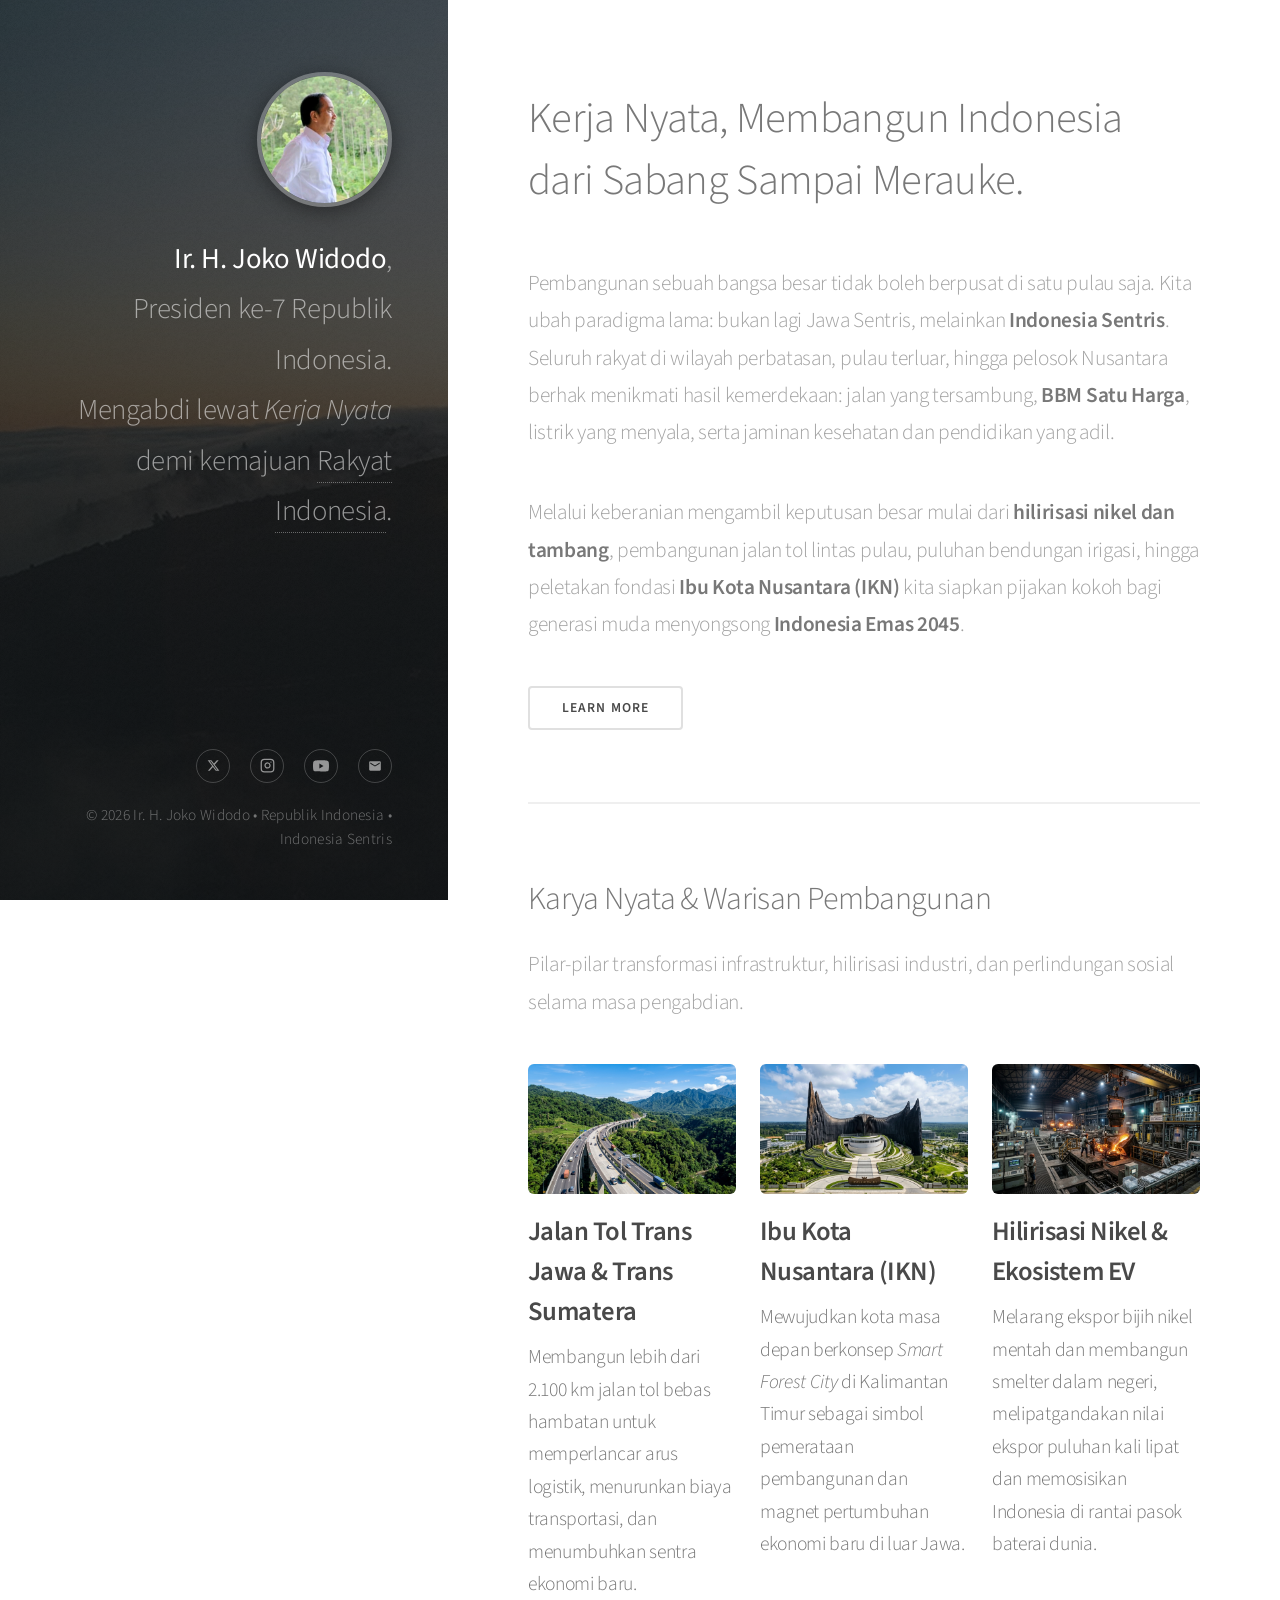
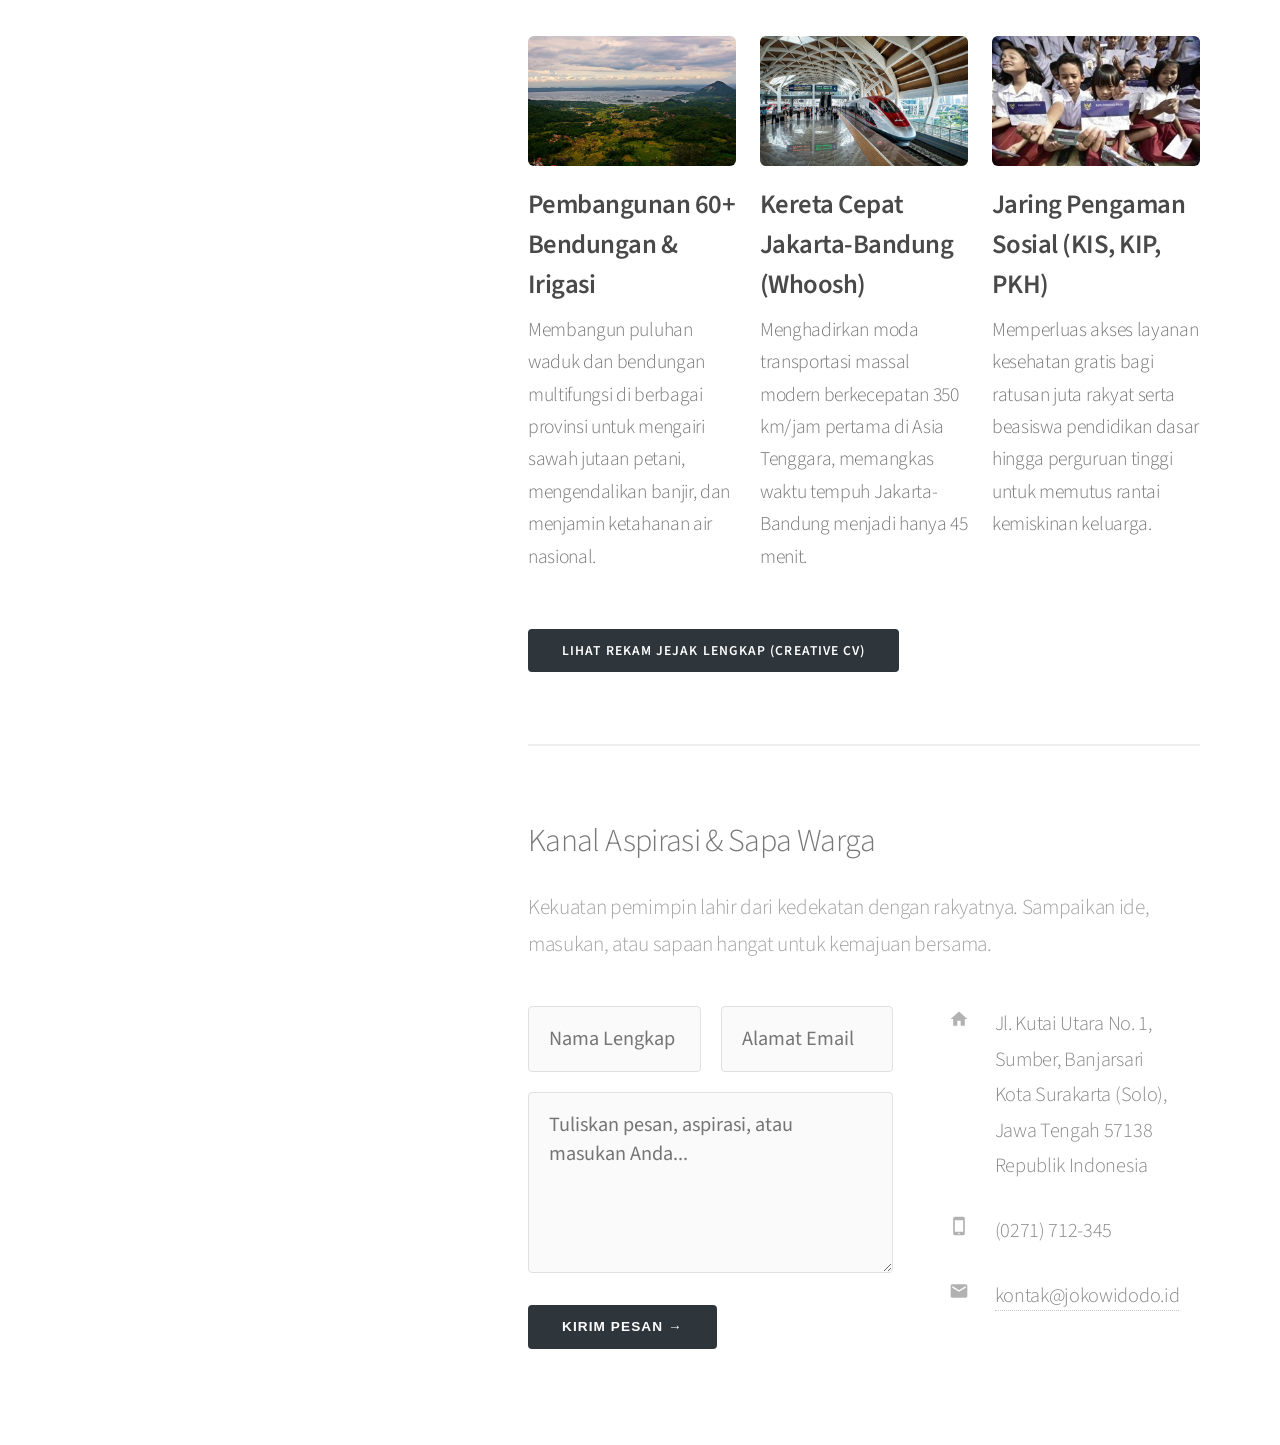
==== index.html @ 8e99b743 "feat: Initial release of Modul 1 Pemweb 2026 reference project" ====
<!DOCTYPE html>
<html lang="id">

<head>
  <meta charset="utf-8">
  <meta name="viewport" content="width=device-width, initial-scale=1.0">
  <title>Ir. H. Joko Widodo — Presiden Republik Indonesia ke-7</title>

  <!-- Fonts -->
  <link rel="preconnect" href="https://fonts.googleapis.com">
  <link rel="preconnect" href="https://fonts.gstatic.com" crossorigin>
  <link
    href="https://fonts.googleapis.com/css2?family=Source+Sans+3:ital,wght@0,300;0,400;0,600;1,300;1,400&family=Source+Serif+4:ital,opsz,wght@0,8..60,300;0,8..60,400;0,8..60,600&display=swap"
    rel="stylesheet">

  <!-- Main Stylesheet -->
  <link rel="stylesheet" href="css/style.css">
</head>

<body>

  <!-- =============================================
       FIXED LEFT SIDEBAR (#header)
       ============================================= -->
  <header id="header">
    <div class="inner">
      <a href="#intro" class="avatar-link" aria-label="Foto Profil Ir. H. Joko Widodo">
        <img src="images/jokowi.jpg" alt="Ir. H. Joko Widodo" class="profile-avatar">
      </a>

      <h1 class="sidebar-lead">
        <strong>Ir. H. Joko Widodo</strong>,<br>
        Presiden ke-7 Republik Indonesia.<br>
        Mengabdi lewat <em>Kerja Nyata</em> demi kemajuan <a href="#intro">Rakyat Indonesia</a>.
      </h1>

    </div>

    <!-- Sidebar Footer & Media Sosial Resmi -->
    <footer id="footer">
      <ul class="social-icons">
        <li>
          <a href="https://x.com/jokowi" target="_blank" rel="noopener noreferrer" title="X (Twitter) Resmi @jokowi"
            aria-label="Twitter / X">
            <svg width="13" height="13" viewBox="0 0 24 24" fill="currentColor">
              <path
                d="M18.244 2.25h3.308l-7.227 8.26 8.502 11.24H16.17l-5.214-6.817L4.99 21.75H1.68l7.73-8.835L1.254 2.25H8.08l4.713 6.231zm-1.161 17.52h1.833L7.084 4.126H5.117z" />
            </svg>
          </a>
        </li>
        <li>
          <a href="https://www.instagram.com/jokowi/" target="_blank" rel="noopener noreferrer"
            title="Instagram Resmi @jokowi" aria-label="Instagram">
            <svg width="15" height="15" viewBox="0 0 24 24" fill="none" stroke="currentColor" stroke-width="2"
              stroke-linecap="round" stroke-linejoin="round">
              <rect x="2" y="2" width="20" height="20" rx="5" ry="5"></rect>
              <path d="M16 11.37A4 4 0 1 1 12.63 8 4 4 0 0 1 16 11.37z"></path>
              <line x1="17.5" y1="6.5" x2="17.51" y2="6.5"></line>
            </svg>
          </a>
        </li>
        <li>
          <a href="https://www.youtube.com/@Jokowi" target="_blank" rel="noopener noreferrer"
            title="YouTube Resmi Presiden Joko Widodo" aria-label="YouTube">
            <svg width="16" height="16" viewBox="0 0 24 24" fill="currentColor">
              <path
                d="M23.498 6.186a3.016 3.016 0 0 0-2.122-2.136C19.505 3.545 12 3.545 12 3.545s-7.505 0-9.377.505A3.017 3.017 0 0 0 .502 6.186C0 8.07 0 12 0 12s0 3.93.502 5.814a3.016 3.016 0 0 0 2.122 2.136c1.871.505 9.376.505 9.376.505s7.505 0 9.377-.505a3.015 3.015 0 0 0 2.122-2.136C24 15.93 24 12 24 12s0-3.93-.502-5.814zM9.545 15.568V8.432L15.818 12l-6.273 3.568z" />
            </svg>
          </a>
        </li>
        <li>
          <a href="#kontak" title="Kirim Pesan / Aspirasi Warga" aria-label="Surat">
            <svg width="14" height="14" viewBox="0 0 24 24" fill="currentColor">
              <path
                d="M20 4H4c-1.1 0-1.99.9-1.99 2L2 18c0 1.1.9 2 2 2h16c1.1 0 2-.9 2-2V6c0-1.1-.9-2-2-2zm0 4l-8 5-8-5V6l8 5 8-5v2z" />
            </svg>
          </a>
        </li>
      </ul>
      <div class="copyright">
        &copy; 2026 Ir. H. Joko Widodo &bull; Republik Indonesia &bull; Indonesia Sentris
      </div>
    </footer>
  </header>

  <!-- =============================================
       SCROLLABLE RIGHT MAIN CONTENT (#main)
       ============================================= -->
  <main id="main">

    <!-- Section 1: Hero & Visi Kerja Nyata -->
    <section id="intro">
      <header>
        <h2 class="intro-title">
          Kerja Nyata, Membangun Indonesia<br>
          dari Sabang Sampai Merauke.
        </h2>
      </header>
      <p class="intro-paragraph">
        Pembangunan sebuah bangsa besar tidak boleh berpusat di satu pulau saja. Kita ubah paradigma lama:
        bukan lagi Jawa Sentris, melainkan <strong>Indonesia Sentris</strong>. Seluruh rakyat di wilayah perbatasan,
        pulau terluar, hingga pelosok Nusantara berhak menikmati hasil kemerdekaan: jalan yang tersambung,
        <strong>BBM Satu Harga</strong>, listrik yang menyala, serta jaminan kesehatan dan pendidikan yang adil.
      </p>
      <p>
        Melalui keberanian mengambil keputusan besar mulai dari <strong> hilirisasi nikel dan tambang</strong>,
        pembangunan jalan tol lintas pulau, puluhan bendungan irigasi, hingga peletakan fondasi
        <strong>Ibu Kota Nusantara (IKN)</strong> kita siapkan pijakan kokoh bagi generasi muda menyongsong
        <strong>Indonesia Emas 2045</strong>.
      </p>
      <div class="form-actions">
        <a href="#karya" class="button">Learn More</a>
      </div>
    </section>

    <!-- Section 2: Karya Nyata & Program Strategis (CSS Grid 2 Kolom) -->
    <section id="karya">
      <h2 class="section-title">Karya Nyata &amp; Warisan Pembangunan</h2>
      <p>Pilar-pilar transformasi infrastruktur, hilirisasi industri, dan perlindungan sosial selama masa pengabdian.
      </p>

      <div class="work-grid">

        <!-- Program 1: Tol Trans Jawa & Sumatera -->
        <article class="work-card">
          <a href="https://bpjt.pu.go.id/" target="_blank" rel="noopener noreferrer" class="work-thumb-link"
            title="Buka Portal Resmi BPJT PUPR">
            <video class="work-video" autoplay loop muted playsinline poster="images/thumbs/01.jpg">
              <source src="videos/01.mp4" type="video/mp4">
              <source src="videos/01.webm" type="video/webm">
              <img src="images/thumbs/01.jpg" alt="Jalan Tol Trans Jawa dan Trans Sumatera">
            </video>
            <div class="work-overlay">
              <span class="work-btn-view">View</span>
            </div>
          </a>
          <h3><a href="https://bpjt.pu.go.id/" target="_blank" rel="noopener noreferrer">Jalan Tol Trans Jawa &amp;
              Trans Sumatera</a></h3>
          <p>Membangun lebih dari 2.100 km jalan tol bebas hambatan untuk memperlancar arus logistik, menurunkan biaya
            transportasi, dan menumbuhkan sentra ekonomi baru.</p>
        </article>

        <!-- Program 2: IKN Nusantara -->
        <article class="work-card">
          <a href="https://ikn.go.id/" target="_blank" rel="noopener noreferrer" class="work-thumb-link"
            title="Buka Portal Resmi Otorita IKN">
            <video class="work-video" autoplay loop muted playsinline poster="images/thumbs/02.jpg">
              <source src="videos/02.mp4" type="video/mp4">
              <source src="videos/02.webm" type="video/webm">
              <img src="images/thumbs/02.jpg" alt="Pembangunan Ibu Kota Nusantara IKN">
            </video>
            <div class="work-overlay">
              <span class="work-btn-view">View</span>
            </div>
          </a>
          <h3><a href="https://ikn.go.id/" target="_blank" rel="noopener noreferrer">Ibu Kota Nusantara (IKN)</a></h3>
          <p>Mewujudkan kota masa depan berkonsep <em>Smart Forest City</em> di Kalimantan Timur sebagai simbol
            pemerataan pembangunan dan magnet pertumbuhan ekonomi baru di luar Jawa.</p>
        </article>

        <!-- Program 3: Hilirisasi Nikel & EV -->
        <article class="work-card">
          <a href="https://www.esdm.go.id/" target="_blank" rel="noopener noreferrer" class="work-thumb-link"
            title="Buka Portal Resmi Kementerian ESDM RI">
            <video class="work-video" autoplay loop muted playsinline poster="images/thumbs/03.jpg">
              <source src="videos/03.mp4" type="video/mp4">
              <source src="videos/03.webm" type="video/webm">
              <img src="images/thumbs/03.jpg" alt="Hilirisasi Nikel dan Ekosistem Kendaraan Listrik">
            </video>
            <div class="work-overlay">
              <span class="work-btn-view">View</span>
            </div>
          </a>
          <h3><a href="https://www.esdm.go.id/" target="_blank" rel="noopener noreferrer">Hilirisasi Nikel &amp;
              Ekosistem EV</a></h3>
          <p>Melarang ekspor bijih nikel mentah dan membangun smelter dalam negeri, melipatgandakan nilai ekspor puluhan
            kali lipat dan memosisikan Indonesia di rantai pasok baterai dunia.</p>
        </article>

        <!-- Program 4: 60 Bendungan & Irigasi -->
        <article class="work-card">
          <a href="https://sda.pu.go.id/" target="_blank" rel="noopener noreferrer" class="work-thumb-link"
            title="Buka Portal Ditjen SDA Kementerian PUPR">
            <video class="work-video" autoplay loop muted playsinline poster="images/thumbs/04.jpg">
              <source src="videos/04.mp4" type="video/mp4">
              <source src="videos/04.webm" type="video/webm">
              <img src="images/thumbs/04.jpg" alt="Pembangunan 60 Bendungan dan Irigasi">
            </video>
            <div class="work-overlay">
              <span class="work-btn-view">View</span>
            </div>
          </a>
          <h3><a href="https://sda.pu.go.id/" target="_blank" rel="noopener noreferrer">Pembangunan 60+ Bendungan &amp;
              Irigasi</a></h3>
          <p>Membangun puluhan waduk dan bendungan multifungsi di berbagai provinsi untuk mengairi sawah jutaan petani,
            mengendalikan banjir, dan menjamin ketahanan air nasional.</p>
        </article>

        <!-- Program 5: Kereta Cepat Whoosh -->
        <article class="work-card">
          <a href="https://kcic.co.id/" target="_blank" rel="noopener noreferrer" class="work-thumb-link"
            title="Buka Portal Resmi Kereta Cepat Whoosh">
            <video class="work-video" autoplay loop muted playsinline poster="images/thumbs/05.jpg">
              <source src="videos/05.mp4" type="video/mp4">
              <source src="videos/05.webm" type="video/webm">
              <img src="images/thumbs/05.jpg" alt="Kereta Cepat Jakarta Bandung Whoosh">
            </video>
            <div class="work-overlay">
              <span class="work-btn-view">View</span>
            </div>
          </a>
          <h3><a href="https://kcic.co.id/" target="_blank" rel="noopener noreferrer">Kereta Cepat Jakarta-Bandung
              (Whoosh)</a></h3>
          <p>Menghadirkan moda transportasi massal modern berkecepatan 350 km/jam pertama di Asia Tenggara, memangkas
            waktu tempuh Jakarta-Bandung menjadi hanya 45 menit.</p>
        </article>

        <!-- Program 6: Perlindungan Sosial -->
        <article class="work-card">
          <a href="https://kemensos.go.id/" target="_blank" rel="noopener noreferrer" class="work-thumb-link"
            title="Buka Portal Resmi Kementerian Sosial">
            <video class="work-video" autoplay loop muted playsinline poster="images/thumbs/06.jpg">
              <source src="videos/06.mp4" type="video/mp4">
              <source src="videos/06.webm" type="video/webm">
              <img src="images/thumbs/06.jpg" alt="Kartu Indonesia Sehat dan Pintar">
            </video>
            <div class="work-overlay">
              <span class="work-btn-view">View</span>
            </div>
          </a>
          <h3><a href="https://kemensos.go.id/" target="_blank" rel="noopener noreferrer">Jaring Pengaman Sosial (KIS,
              KIP, PKH)</a></h3>
          <p>Memperluas akses layanan kesehatan gratis bagi ratusan juta rakyat serta beasiswa pendidikan dasar hingga
            perguruan tinggi untuk memutus rantai kemiskinan keluarga.</p>
        </article>

      </div>

      <div class="form-actions">
        <a href="cv.html" class="button primary">Lihat Rekam Jejak Lengkap (Creative CV) </a>
      </div>
    </section>

    <!-- Section 3: Aspirasi Warga & Kontak (CSS Grid + Form) -->
    <section id="kontak">
      <h2 class="section-title">Kanal Aspirasi &amp; Sapa Warga</h2>
      <p>
        Kekuatan pemimpin lahir dari kedekatan dengan rakyatnya. Sampaikan ide, masukan,
        atau sapaan hangat untuk kemajuan bersama.
      </p>

      <div class="contact-container">

        <!-- Formulir Pesan -->
        <form class="contact-form" action="#" method="post"
          onsubmit="event.preventDefault(); alert('Hidup Jokowiii! Pesan dan aspirasi anda telah diterima.');">
          <div class="form-row-2">
            <div>
              <input type="text" name="nama" id="nama" class="form-control" placeholder="Nama Lengkap" required>
            </div>
            <div>
              <input type="email" name="email" id="email" class="form-control" placeholder="Alamat Email" required>
            </div>
          </div>
          <div>
            <textarea name="pesan" id="pesan" class="form-control"
              placeholder="Tuliskan pesan, aspirasi, atau masukan Anda..." rows="5" required></textarea>
          </div>
          <div>
            <button type="submit" class="button primary">Kirim Pesan &rarr;</button>
          </div>
        </form>

        <!-- Informasi Kediaman & Kontak (Strata Labeled Icons) -->
        <ul class="labeled-icons">
          <li>
            <span class="labeled-icon" aria-hidden="true">
              <svg width="20" height="20" viewBox="0 0 24 24" fill="currentColor">
                <path d="M10 20v-6h4v6h5v-8h3L12 3 2 12h3v8z" />
              </svg>
            </span>
            Jl. Kutai Utara No. 1, Sumber, Banjarsari<br>
            Kota Surakarta (Solo), Jawa Tengah 57138<br>
            Republik Indonesia
          </li>
          <li>
            <span class="labeled-icon" aria-hidden="true">
              <svg width="20" height="20" viewBox="0 0 24 24" fill="currentColor">
                <path
                  d="M17 1.01L7 1c-1.1 0-2 .9-2 2v18c0 1.1.9 2 2 2h10c1.1 0 2-.9 2-2V3c0-1.1-.9-1.99-2-1.99zM17 19H7V5h10v14zm-5 3c-.55 0-1-.45-1-1s.45-1 1-1 1 .45 1 1-.45 1-1 1z" />
              </svg>
            </span>
            (0271) 712-345
          </li>
          <li>
            <span class="labeled-icon" aria-hidden="true">
              <svg width="20" height="20" viewBox="0 0 24 24" fill="currentColor">
                <path
                  d="M20 4H4c-1.1 0-1.99.9-1.99 2L2 18c0 1.1.9 2 2 2h16c1.1 0 2-.9 2-2V6c0-1.1-.9-2-2-2zm0 4l-8 5-8-5V6l8 5 8-5v2z" />
              </svg>
            </span>
            <a href="mailto:kontak@jokowidodo.id">kontak@jokowidodo.id</a>
          </li>
        </ul>

      </div>
    </section>

  </main>

</body>

</html>
---- css/style.css ----
/* ==========================================================================
   MODUL 1 PEMROGRAMAN WEB 2026 — OFFICIAL REFERENCE PROJECT
   Tema: H. Prabowo Subianto (Presiden Republik Indonesia ke-8)
   Arsitektur: Native HTML5 & CSS3 (Strata-Inspired Editorial Layout)
   Teknik: Flexbox, CSS Grid, Position, Pseudo-Classes, Media Queries
   ========================================================================== */

/* --------------------------------------------------------------------------
   1. CSS RESET & GLOBAL VARIABLES
   -------------------------------------------------------------------------- */
*, *::before, *::after {
  box-sizing: border-box;
  margin: 0;
  padding: 0;
}

/* Authentic Strata Typography (Source Sans 3 / Source Sans Pro) */
@import url("https://fonts.googleapis.com/css2?family=Source+Sans+3:ital,wght@0,300;0,400;0,600;1,300;1,400&display=swap");

@font-face {
  font-family: 'Source Sans 3';
  font-style: normal;
  font-weight: 300;
  font-display: swap;
  src: url('../fonts/SourceSans3-Light.ttf') format('truetype');
}
@font-face {
  font-family: 'Source Sans 3';
  font-style: italic;
  font-weight: 300;
  font-display: swap;
  src: url('../fonts/SourceSans3-LightItalic.ttf') format('truetype');
}
@font-face {
  font-family: 'Source Sans 3';
  font-style: normal;
  font-weight: 400;
  font-display: swap;
  src: url('../fonts/SourceSans3-Regular.ttf') format('truetype');
}
@font-face {
  font-family: 'Source Sans 3';
  font-style: italic;
  font-weight: 400;
  font-display: swap;
  src: url('../fonts/SourceSans3-Italic.ttf') format('truetype');
}
@font-face {
  font-family: 'Source Sans 3';
  font-style: normal;
  font-weight: 600;
  font-display: swap;
  src: url('../fonts/SourceSans3-SemiBold.ttf') format('truetype');
}

:root {
  --font-main: 'Source Sans 3', 'Source Sans Pro', Helvetica, Arial, sans-serif;
  --font-serif: 'Source Serif 4', Georgia, 'Times New Roman', serif;
  --color-bg-sidebar: #171d22;
  --color-body-bg: #ffffff;
  --color-text-main: #a2a2a2;
  --color-text-dark: #494949;
  --color-heading: #787878;
  --color-accent: #49bf9d;
  --color-accent-hover: #38a586;
  --color-gold: #c59b27;
  --color-border: #efefef;
  --sidebar-width: 35%;
}

html {
  scroll-behavior: smooth;
}

body {
  background-color: var(--color-body-bg);
  font-family: var(--font-main);
  color: var(--color-text-main);
  font-size: 16pt;
  line-height: 1.75em;
  font-weight: 300;
  letter-spacing: -0.015em;
  -webkit-font-smoothing: antialiased;
}

a {
  color: var(--color-heading);
  text-decoration: none;
  border-bottom: 1px dotted rgba(100, 100, 100, 0.35);
  transition: color 0.2s ease-in-out, border-color 0.2s ease-in-out;
}

a:hover {
  border-bottom-color: transparent;
  color: var(--color-accent);
}

h1, h2, h3, h4, h5, h6 {
  font-family: var(--font-main);
  color: var(--color-heading);
  font-weight: 300;
  letter-spacing: -0.02em;
  line-height: 1.45em;
  margin-bottom: 1em;
}

h1 { font-size: 2em; line-height: 1.45em; }
h2 { font-size: 1.5em; line-height: 1.45em; }
h3 { font-size: 1.25em; line-height: 1.5em; }

p {
  color: #a2a2a2;
  line-height: 1.75em;
  margin-bottom: 2em;
}

strong, b {
  color: #787878;
  font-weight: 600;
}

ul {
  list-style: none;
}

img {
  max-width: 100%;
  display: block;
}

mark {
  background-color: transparent;
  color: inherit;
}

/* --------------------------------------------------------------------------
   2. BUTTONS & UI CONTROLS
   -------------------------------------------------------------------------- */
.button, .btn {
  display: inline-flex;
  align-items: center;
  justify-content: center;
  gap: 0.5rem;
  border-radius: 4px;
  border: 2px solid #e0e0e0;
  color: var(--color-text-dark);
  cursor: pointer;
  font-weight: 600;
  font-size: 0.85rem;
  letter-spacing: 0.08em;
  text-transform: uppercase;
  height: 3.2em;
  line-height: 3.2em;
  padding: 0 2rem;
  background: transparent;
  transition: all 0.2s ease-in-out;
  text-decoration: none;
}

.button:hover, .btn:hover {
  border-color: var(--color-accent) !important;
  color: var(--color-accent) !important;
  background-color: transparent;
}

.button:focus, .btn:focus {
  outline: none;
  box-shadow: 0 0 0 3px rgba(73, 191, 157, 0.4);
}

.button:active, .btn:active {
  transform: scale(0.97);
}

.button.primary, .btn-primary {
  background-color: #2e353b;
  border-color: #2e353b;
  color: #ffffff;
}

.button.primary:hover, .btn-primary:hover {
  background-color: var(--color-accent) !important;
  border-color: var(--color-accent) !important;
  color: #ffffff !important;
}

.button.primary:focus, .btn-primary:focus {
  box-shadow: 0 0 0 3px rgba(73, 191, 157, 0.5);
}

.btn-outline {
  border: 2px solid #e0e0e0;
  background-color: transparent;
  color: #555555;
}

.btn-outline:hover {
  border-color: var(--color-accent) !important;
  color: var(--color-accent) !important;
  background-color: transparent;
}

/* --------------------------------------------------------------------------
   3. FIXED LEFT SIDEBAR (#header)
   -------------------------------------------------------------------------- */
#header {
  position: fixed;
  top: 0;
  left: 0;
  width: var(--sidebar-width);
  height: 100vh;
  background-color: var(--color-bg-sidebar);
  background-image: url('../images/overlay.png'), url('../images/bg.jpg');
  background-repeat: repeat, no-repeat;
  background-size: auto, cover;
  background-position: top left, center;
  background-attachment: fixed, fixed;
  display: flex;
  flex-direction: column;
  justify-content: space-between;
  align-items: flex-end;
  padding: 4.5rem 3.5rem 3rem 3.5rem;
  color: rgba(255, 255, 255, 0.75);
  z-index: 10;
  text-align: right;
}

#header::before {
  content: "";
  position: absolute;
  top: 0;
  left: 0;
  width: 100%;
  height: 100%;
  background: linear-gradient(rgba(18, 24, 27, 0.45), rgba(12, 17, 20, 0.75));
  z-index: 1;
}

#header .inner,
#header #footer {
  position: relative;
  z-index: 2;
  width: 100%;
  display: flex;
  flex-direction: column;
  align-items: flex-end;
}

.avatar-link {
  display: inline-block;
  margin-bottom: 1.75rem;
  border: none;
}

.profile-avatar {
  width: 135px;
  height: 135px;
  border-radius: 50%;
  object-fit: cover;
  border: 4px solid rgba(255, 255, 255, 0.28);
  box-shadow: 0 4px 20px rgba(0, 0, 0, 0.4);
  transition: transform 0.3s ease, border-color 0.3s ease;
}

.avatar-link:hover .profile-avatar {
  transform: scale(1.04);
  border-color: var(--color-accent);
}

.sidebar-lead {
  font-size: 1.35em;
  line-height: 1.75em;
  font-weight: 300;
  color: rgba(255, 255, 255, 0.55);
  letter-spacing: -0.015em;
  max-width: 380px;
  text-wrap: balance;
  margin-bottom: 1.5rem;
}

.sidebar-lead strong {
  color: #ffffff;
  font-weight: 400;
}

.sidebar-lead a {
  color: inherit;
  border-bottom: 1px dotted rgba(255, 255, 255, 0.35);
}

.sidebar-lead a:hover {
  color: var(--color-accent);
  border-bottom-color: transparent;
}

/* Sidebar Navigation Tabs - Diselaraskan Simetris */
.sidebar-nav {
  display: flex;
  flex-direction: column;
  gap: 0.65rem;
  align-items: flex-end;
  margin-bottom: 2rem;
  width: 100%;
}

.sidebar-nav a {
  display: inline-flex;
  align-items: center;
  justify-content: center;
  width: 180px; /* Lebar diselaraskan persis sama */
  text-align: center;
  font-size: 0.82rem;
  letter-spacing: 0.1em;
  text-transform: uppercase;
  font-weight: 600;
  padding: 0.55rem 1rem;
  border-radius: 4px; /* Selaras dengan border-radius tombol di konten */
  border: 1px solid rgba(255, 255, 255, 0.22);
  color: rgba(255, 255, 255, 0.82);
  background: rgba(255, 255, 255, 0.06);
  transition: all 0.2s ease-in-out;
}

.sidebar-nav a:hover {
  border-color: var(--color-accent);
  color: #ffffff;
  background: rgba(73, 191, 157, 0.15);
}

.sidebar-nav a.active {
  background-color: rgba(255, 255, 255, 0.2);
  border-color: rgba(255, 255, 255, 0.6);
  color: #ffffff;
}

/* Sidebar Footer & Socials */
#header #footer {
  gap: 1.25rem;
}

.social-icons {
  display: flex;
  align-items: center;
  gap: 1.25rem;
}

.social-icons a {
  color: rgba(255, 255, 255, 0.55);
  font-size: 0.95rem;
  font-weight: 600;
  border: 1px solid rgba(255, 255, 255, 0.2);
  width: 34px;
  height: 34px;
  border-radius: 50%;
  display: flex;
  align-items: center;
  justify-content: center;
  transition: color 0.2s ease, border-color 0.2s ease, transform 0.2s ease;
}

.social-icons a:hover {
  color: #ffffff;
  border-color: var(--color-accent);
  background-color: rgba(73, 191, 157, 0.25);
  transform: translateY(-2px);
}

.copyright {
  font-size: 0.72em;
  color: rgba(255, 255, 255, 0.4);
  line-height: 1.6em;
  letter-spacing: 0.02em;
}

.copyright a {
  color: rgba(255, 255, 255, 0.55);
  border-bottom: none;
}

.copyright a:hover {
  color: #ffffff;
}

/* --------------------------------------------------------------------------
   4. SCROLLABLE RIGHT MAIN CONTENT (#main)
   -------------------------------------------------------------------------- */
#main {
  margin-left: var(--sidebar-width);
  min-height: 100vh;
  background: #ffffff;
  padding: 5.5rem 5rem 6rem 5rem;
  max-width: 1120px;
}

section {
  border-bottom: 2px solid var(--color-border);
  padding-bottom: 4.5rem;
  margin-bottom: 4.5rem;
}

section:last-of-type {
  border-bottom: none;
  padding-bottom: 0;
  margin-bottom: 0;
}

.section-title {
  font-size: 1.5em;
  color: var(--color-heading);
  font-weight: 300;
  margin-bottom: 1.5rem;
  line-height: 1.45em;
}

/* Intro / Hero Section */
.intro-title {
  font-size: 2em;
  line-height: 1.45em;
  font-weight: 300;
  color: var(--color-heading);
  margin-bottom: 1.25em;
  letter-spacing: -0.015em;
}

.intro-paragraph {
  font-size: 1em;
  line-height: 1.75em;
  color: var(--color-text-main);
  margin-bottom: 2em;
}

/* --------------------------------------------------------------------------
   5. WORK / INITIATIVES GRID (display: grid)
   -------------------------------------------------------------------------- */
.work-grid {
  display: grid;
  grid-template-columns: repeat(3, 1fr);
  gap: 2.25rem 1.5rem;
  margin-bottom: 3.5rem;
}

.work-card {
  display: flex;
  flex-direction: column;
}

/* Container gambar kartu proyek (position: relative) */
.work-thumb-link {
  position: relative;
  display: block;
  border-radius: 6px;
  overflow: hidden;
  margin-bottom: 1.15rem;
  background-color: #171d22;
  text-decoration: none;
  border: none;
  cursor: pointer;
}

.work-thumb-link img,
.work-thumb-link video {
  width: 100%;
  aspect-ratio: 16 / 10;
  object-fit: cover;
  display: block;
  transition: transform 0.4s ease-in-out, filter 0.3s ease;
}

/* ==========================================================================
   PSEUDO-CLASS :hover DENGAN TOMBOL "VIEW" (Sesuai Desain Strata Asli)
   Overlay gelap halus + Tombol View di tengah gambar muncul saat di-hover
   ========================================================================== */
.work-overlay {
  position: absolute;
  top: 0;
  left: 0;
  width: 100%;
  height: 100%;
  background-color: rgba(23, 29, 34, 0.45);
  display: flex;
  justify-content: center;
  align-items: center;
  opacity: 0;
  visibility: hidden;
  transition: opacity 0.3s ease, visibility 0.3s ease;
  z-index: 2;
}

/* Tombol "View" di tengah foto (persis seperti contoh) */
.work-btn-view {
  display: inline-block;
  border: 2px solid rgba(255, 255, 255, 0.9);
  border-radius: 5px;
  color: #ffffff;
  padding: 0.45rem 1.65rem;
  font-size: 0.95rem;
  font-weight: 600;
  letter-spacing: 0.05em;
  background-color: rgba(0, 0, 0, 0.35);
  transition: all 0.2s ease-in-out;
  transform: scale(0.92);
}

/* Efek saat gambar di-:hover */
.work-thumb-link:hover .work-overlay {
  opacity: 1;
  visibility: visible;
}

.work-thumb-link:hover img,
.work-thumb-link:hover video {
  transform: scale(1.06);
  filter: brightness(0.85);
}

.work-thumb-link:hover .work-btn-view {
  transform: scale(1);
}

.work-btn-view:hover {
  background-color: var(--color-accent);
  border-color: var(--color-accent);
  color: #ffffff;
}

.work-card h3 {
  font-size: 1.25em;
  font-weight: 600;
  margin-bottom: 0.35em;
  color: var(--color-text-dark);
}

.work-card h3 a {
  color: var(--color-text-dark);
  text-decoration: none;
  border-bottom: none;
  transition: color 0.2s ease;
}

.work-card h3 a:hover {
  color: var(--color-accent);
}

.work-card p {
  font-size: 0.92em;
  line-height: 1.65em;
  color: #777777;
  margin-bottom: 0;
}

/* --------------------------------------------------------------------------
   6. CONTACT & ASPIRASI FORM (CSS Grid + Flex)
   -------------------------------------------------------------------------- */
.contact-container {
  display: grid;
  grid-template-columns: 1.6fr 1.1fr;
  gap: 3.5rem;
}

.contact-form {
  display: flex;
  flex-direction: column;
  gap: 1.25rem;
}

.form-row-2 {
  display: grid;
  grid-template-columns: 1fr 1fr;
  gap: 1.25rem;
}

.form-control {
  width: 100%;
  border-radius: 4px;
  border: 1px solid #e0e0e0;
  background: #fafafa;
  padding: 0.85em 1em;
  font-family: var(--font-main);
  font-size: 0.95em;
  color: #444444;
  outline: none;
  transition: border-color 0.2s, background 0.2s;
}

.form-control:focus {
  border-color: var(--color-accent);
  background: #ffffff;
  box-shadow: 0 0 0 3px rgba(73, 191, 157, 0.25);
}

textarea.form-control {
  resize: vertical;
  min-height: 140px;
}

/* Labeled Icons Contact List (Strata Authentic) */
.labeled-icons {
  list-style: none;
  padding: 0;
  margin: 0;
  display: flex;
  flex-direction: column;
  gap: 1.85rem;
}

.labeled-icons li {
  line-height: 1.75em;
  padding-left: 2.25em;
  position: relative;
  font-size: 0.95em;
  color: #888888;
}

.labeled-icons li a {
  color: inherit;
  border-bottom: 1px dotted rgba(120, 120, 120, 0.4);
}

.labeled-icons li a:hover {
  color: var(--color-accent) !important;
  border-bottom-color: transparent;
}

.labeled-icons .labeled-icon {
  color: #b2b2b2;
  position: absolute;
  left: 0;
  top: 3px;
  width: 1.25em;
  display: inline-flex;
  align-items: center;
  justify-content: flex-start;
}

/* --------------------------------------------------------------------------
   7. CV PAGE STYLES (Header, Stats, Timeline, Skills)
   -------------------------------------------------------------------------- */
.cv-header {
  border-bottom: 2px solid var(--color-border);
  padding-bottom: 2.5rem;
  margin-bottom: 3.5rem;
}

.cv-badge {
  display: inline-block;
  font-size: 0.78rem;
  font-weight: 700;
  letter-spacing: 0.15em;
  text-transform: uppercase;
  color: #555555;
  background: #f0f0f0;
  border: 1px solid #e0e0e0;
  padding: 0.3rem 0.85rem;
  border-radius: 3px;
  margin-bottom: 1.25rem;
}

.cv-title-row h1 {
  font-size: 2.25rem;
  color: var(--color-text-dark);
  font-weight: 300;
  margin-bottom: 0.75rem;
}

.cv-role {
  font-size: 1.15rem;
  color: #666666;
  font-weight: 400;
  max-width: 680px;
  line-height: 1.65;
  margin-bottom: 1.5rem;
}

.btn-group {
  display: flex;
  gap: 0.85rem;
  flex-wrap: wrap;
  margin-top: 1.5rem;
}

/* Key Stats Strip (display: grid) */
.stats-strip {
  display: grid;
  grid-template-columns: repeat(4, 1fr);
  background: #fdfdfd;
  border: 1px solid #e8e8e8;
  border-radius: 6px;
  padding: 1.75rem 1rem;
  margin-bottom: 3.5rem;
  box-shadow: 0 2px 8px rgba(0, 0, 0, 0.02);
}

.stat-item {
  display: flex;
  flex-direction: column;
  align-items: center;
  text-align: center;
  padding: 0.25rem 1rem;
  border-right: 1px solid #eeeeee;
}

.stat-item:last-child {
  border-right: none;
}

.stat-number {
  font-size: 2.2rem;
  font-weight: 300;
  color: #404040;
  line-height: 1.15;
  display: flex;
  align-items: baseline;
  justify-content: center;
  gap: 0.35rem;
}

.stat-number .stat-unit,
.stat-number span {
  font-size: 1.05rem;
  color: #777777;
  font-weight: 400;
  letter-spacing: normal;
}

.stat-label {
  font-size: 0.72rem;
  text-transform: uppercase;
  letter-spacing: 0.07em;
  color: #888888;
  margin-top: 0.5rem;
  font-weight: 600;
  line-height: 1.4;
}

/* Experience & Education Timeline */
.timeline {
  position: relative;
  margin-top: 2rem;
  padding-left: 2rem;
}

.timeline::before {
  content: "";
  position: absolute;
  top: 8px;
  bottom: 8px;
  left: 6px;
  width: 2px;
  background-color: #e5e5e5;
}

.timeline-item {
  position: relative;
  margin-bottom: 2.75rem;
}

.timeline-item:last-child {
  margin-bottom: 0;
}

.timeline-dot {
  position: absolute;
  left: -2rem;
  top: 6px;
  width: 14px;
  height: 14px;
  border-radius: 50%;
  background-color: #ffffff;
  border: 3px solid #b5b5b5;
  box-sizing: border-box;
  z-index: 1;
}

.timeline-item.active .timeline-dot {
  background-color: #383838;
  border-color: #383838;
  box-shadow: 0 0 0 3px rgba(0, 0, 0, 0.08);
}

.timeline-meta {
  display: flex;
  justify-content: space-between;
  align-items: baseline;
  flex-wrap: wrap;
  gap: 0.5rem;
  margin-bottom: 0.35rem;
}

.timeline-period {
  font-size: 0.82rem;
  font-weight: 700;
  letter-spacing: 0.06em;
  text-transform: uppercase;
  color: #666666;
}

.timeline-location {
  font-size: 0.82rem;
  color: #999999;
  font-style: italic;
}

.timeline-role {
  font-size: 1.25rem;
  font-weight: 600;
  color: var(--color-text-dark);
  margin-bottom: 0.25rem;
}

.timeline-company {
  font-size: 0.95rem;
  color: #666666;
  font-weight: 400;
  margin-bottom: 0.75rem;
}

.timeline-desc {
  font-size: 0.95rem;
  color: #777777;
  line-height: 1.7;
  margin-bottom: 0.85rem;
}

.timeline-tags {
  display: flex;
  flex-wrap: wrap;
  gap: 0.45rem;
}

.tag {
  font-size: 0.72rem;
  font-weight: 600;
  letter-spacing: 0.04em;
  padding: 0.2rem 0.65rem;
  background-color: #f2f2f2;
  color: #555555;
  border-radius: 3px;
}

/* Skills & Methodologies Grid */
.skills-grid {
  display: grid;
  grid-template-columns: repeat(2, 1fr);
  gap: 2rem;
  margin-top: 1.5rem;
}

.skill-card {
  border: 1px solid #eeeeee;
  border-radius: 6px;
  padding: 1.75rem;
  background-color: #fafafa;
}

.skill-card h4 {
  font-size: 1.1rem;
  font-weight: 600;
  color: var(--color-text-dark);
  margin-bottom: 1.25rem;
  display: flex;
  align-items: center;
  gap: 0.5rem;
}

.progress-bar-group {
  margin-bottom: 1rem;
}

.progress-bar-group:last-child {
  margin-bottom: 0;
}

.progress-label {
  display: flex;
  justify-content: space-between;
  font-size: 0.85rem;
  color: #555555;
  margin-bottom: 0.35rem;
  font-weight: 400;
}

.progress-track {
  height: 7px;
  background-color: #e5e5e5;
  border-radius: 4px;
  overflow: hidden;
}

.progress-fill {
  height: 100%;
  background-color: #4a4a4a;
  border-radius: 4px;
  transition: background-color 0.3s ease;
}

.skill-card:hover .progress-fill {
  background-color: var(--color-accent);
}

/* Publications Grid */
.pub-grid {
  display: grid;
  grid-template-columns: repeat(2, 1fr);
  gap: 1.5rem;
  margin-top: 1.5rem;
}

.pub-card {
  padding: 1.5rem;
  border-left: 3px solid #dcdcdc;
  background: #fbfbfb;
  border-radius: 0 6px 6px 0;
  border-top: 1px solid #f0f0f0;
  border-right: 1px solid #f0f0f0;
  border-bottom: 1px solid #f0f0f0;
  transition: border-left-color 0.2s ease, transform 0.2s ease;
}

.pub-card:hover {
  border-left-color: var(--color-accent);
  transform: translateY(-2px);
}

.pub-type {
  font-size: 0.72rem;
  text-transform: uppercase;
  letter-spacing: 0.1em;
  color: #888888;
  margin-bottom: 0.3rem;
  font-weight: 600;
}

.pub-title {
  font-size: 1.05rem;
  font-weight: 600;
  color: var(--color-text-dark);
  margin-bottom: 0.4rem;
}

.pub-venue {
  font-size: 0.88rem;
  color: #666666;
  line-height: 1.55;
}

/* Bottom CTA Banner */
.cv-cta {
  background-color: #1f272e;
  color: #ffffff;
  padding: 2.5rem;
  border-radius: 6px;
  margin-top: 4rem;
  display: flex;
  justify-content: space-between;
  align-items: center;
  flex-wrap: wrap;
  gap: 1.5rem;
}

.cv-cta-text h3 {
  color: #ffffff;
  font-size: 1.35rem;
  margin-bottom: 0.4rem;
}

.cv-cta-text p {
  color: rgba(255, 255, 255, 0.75);
  margin-bottom: 0;
  font-size: 0.95rem;
}

.cv-cta .btn-primary {
  background-color: #ffffff;
  border-color: #ffffff;
  color: #1f272e;
}

.cv-cta .btn-primary:hover {
  background-color: var(--color-accent);
  border-color: var(--color-accent);
  color: #ffffff;
}

/* --------------------------------------------------------------------------
   8. RESPONSIVE ADAPTATION (Media Queries)
   -------------------------------------------------------------------------- */
@media screen and (max-width: 1200px) {
  :root {
    --sidebar-width: 38%;
  }
  #main {
    padding: 4.5rem 3.5rem;
  }
  #header {
    padding: 3.5rem 2.5rem;
  }
  .work-grid {
    grid-template-columns: repeat(2, 1fr);
  }
}

@media screen and (max-width: 980px) {
  #header {
    position: relative;
    width: 100%;
    height: auto;
    min-height: 480px;
    text-align: center;
    padding: 4.5rem 2rem 3rem 2rem;
    align-items: center;
  }

  #header .inner,
  #header #footer {
    align-items: center;
    text-align: center;
  }

  .sidebar-lead {
    max-width: 520px;
    text-align: center;
  }

  .sidebar-nav {
    align-items: center;
  }

  #header #footer {
    margin-top: 2.5rem;
  }

  #main {
    margin-left: 0;
    width: 100%;
    padding: 4rem 2rem;
  }

  .work-grid {
    grid-template-columns: 1fr;
    gap: 2.5rem;
  }

  .contact-container {
    grid-template-columns: 1fr;
    gap: 2.5rem;
  }

  .stats-strip {
    grid-template-columns: repeat(2, 1fr);
  }

  .skills-grid, .pub-grid {
    grid-template-columns: 1fr;
  }
}

@media screen and (max-width: 600px) {
  body {
    font-size: 13pt;
  }

  .form-row-2 {
    grid-template-columns: 1fr;
  }

  #main {
    padding: 3rem 1.5rem;
  }

  .stats-strip {
    grid-template-columns: 1fr;
  }
}

/* ==========================================================================
   9. PRINT STYLES (@media print) — OFFICIAL BENCHMARK REFERENCE
   Mengatur format ramah cetak saat halaman dicetak / disimpan ke PDF (Ctrl+P).
   Materi edukasi Modul 1: Menyembunyikan elemen dekoratif & mengatur format kertas A4.
   ========================================================================== */
@media print {
  /* 1. Sembunyikan elemen antarmuka layar (Sidebar, Tombol, Overlay, Formulir) */
  #header,
  .btn-group,
  .social-icons,
  .work-overlay,
  .cv-cta,
  .form-actions,
  #kontak,
  .sidebar-nav {
    display: none !important;
  }

  /* 2. Format Body & Konten Utama agar Pas di Kertas A4 */
  body {
    background: #ffffff !important;
    color: #1a1a1a !important;
    font-size: 10pt;
    line-height: 1.5;
  }

  #main {
    margin: 0 !important;
    width: 100% !important;
    max-width: 100% !important;
    padding: 0 !important;
  }

  /* 3. Header CV yang Bersih untuk Dokumen Fisik/PDF */
  .cv-header {
    border-bottom: 2px solid #222222;
    padding-bottom: 1.25rem;
    margin-bottom: 2rem;
  }

  .cv-badge {
    border: 1px solid #999999;
    color: #333333;
    background: #f5f5f5 !important;
    -webkit-print-color-adjust: exact;
    print-color-adjust: exact;
  }

  .cv-title-row h1 {
    font-size: 1.85rem;
    color: #000000;
  }

  .cv-role {
    color: #444444;
    font-size: 10.5pt;
  }

  /* 4. Key Stats Strip Ramah Cetak */
  .stats-strip {
    background: #fafafa !important;
    border: 1px solid #d0d0d0 !important;
    padding: 1rem !important;
    margin-bottom: 2rem !important;
    -webkit-print-color-adjust: exact;
    print-color-adjust: exact;
  }

  .stat-number {
    color: #111111;
  }

  .stat-label {
    color: #555555;
  }

  /* 5. Mencegah Elemen Terpotong di Antara Dua Halaman (Page Break) */
  .timeline-item,
  .pub-card,
  .work-card {
    page-break-inside: avoid;
    break-inside: avoid;
  }

  .timeline {
    border-left: 2px solid #cccccc;
  }

  .timeline-dot {
    background: #333333 !important;
    -webkit-print-color-adjust: exact;
    print-color-adjust: exact;
  }

  /* 6. Hilangkan Efek Tautan Layar */
  a {
    color: #111111 !important;
    text-decoration: none !important;
    border-bottom: none !important;
  }
}
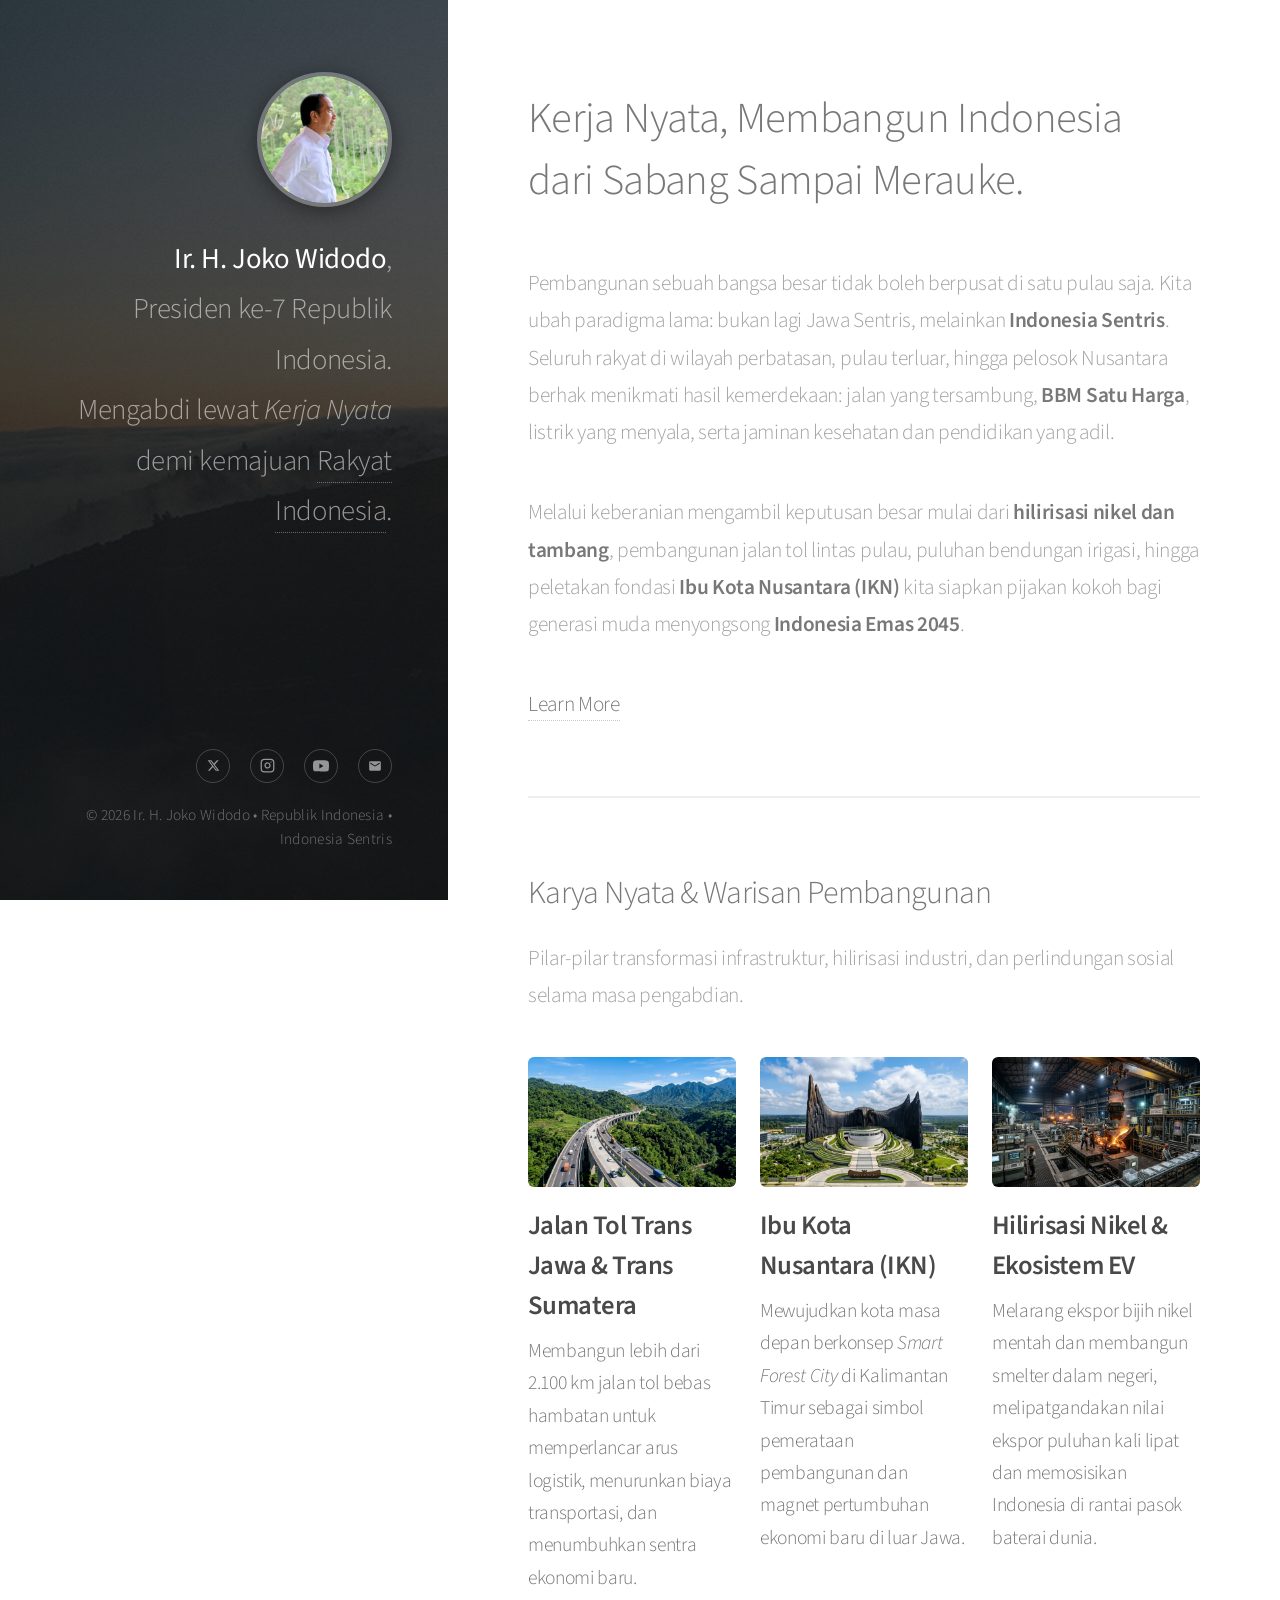
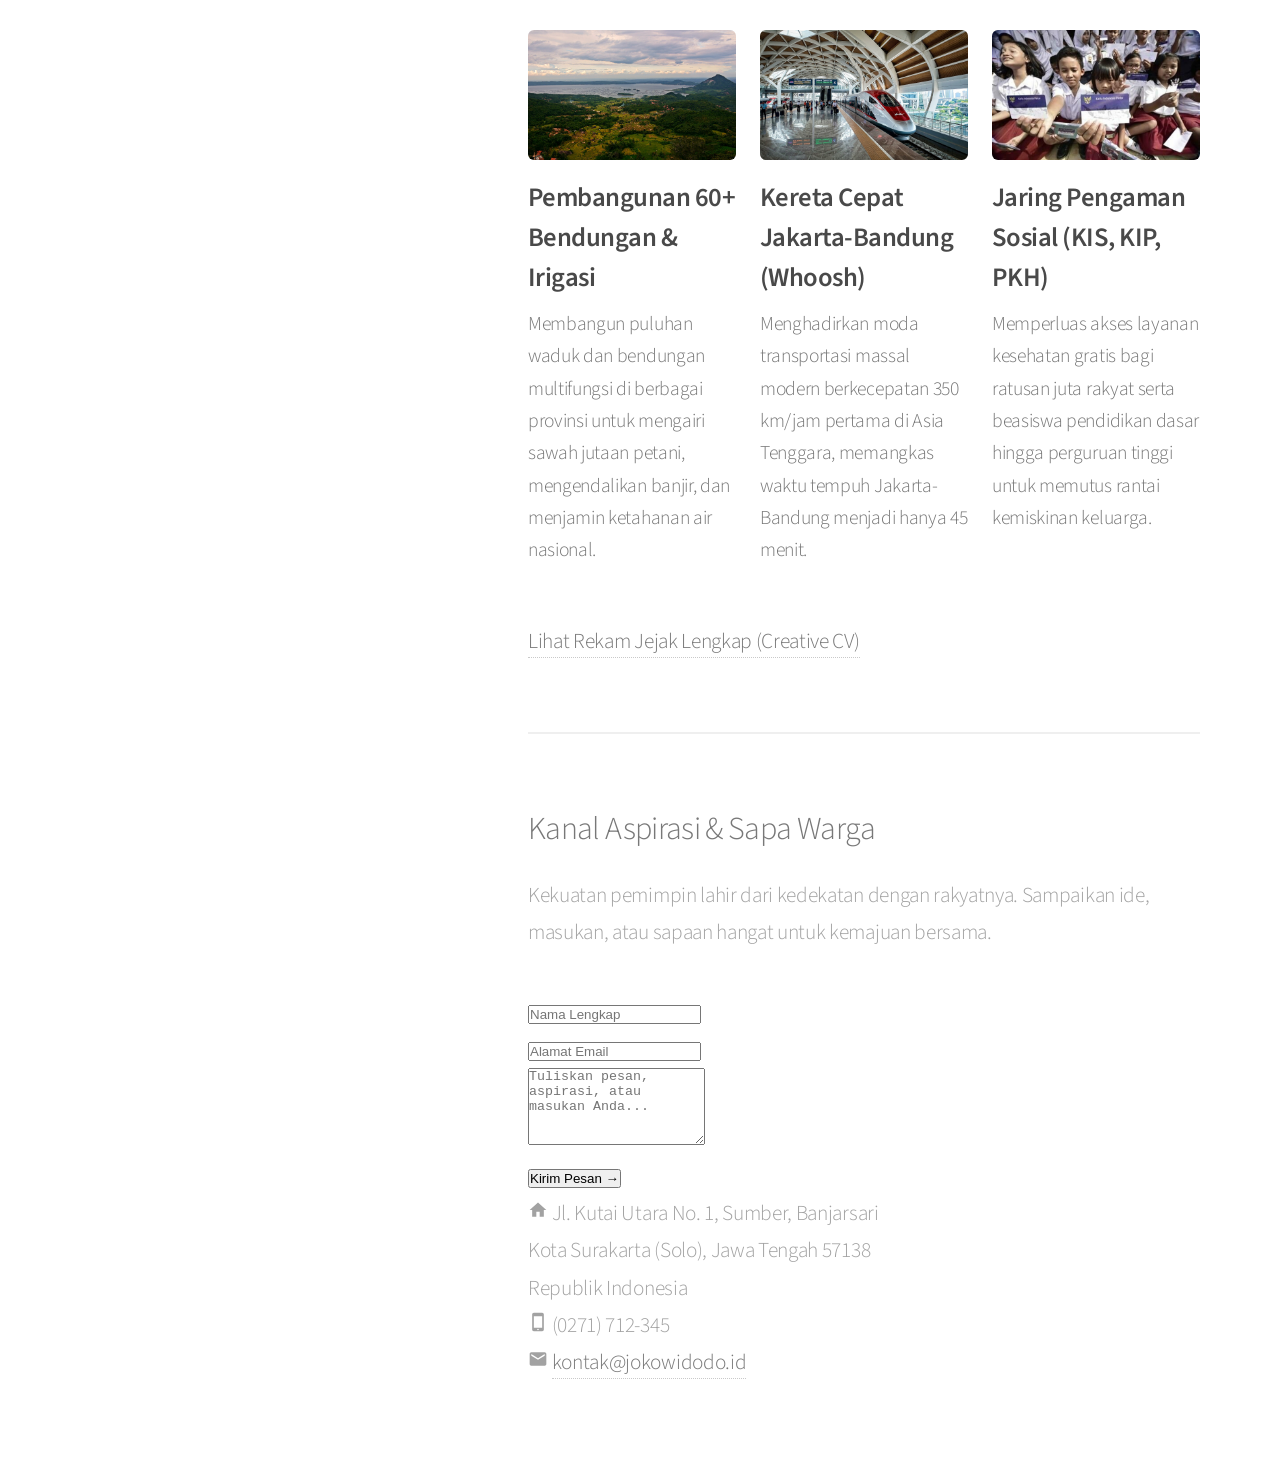
==== commit ba20b03b: "refactor: clean up comments and polish formatting" ====
--- a/index.html
+++ b/index.html
@@ -19,9 +19,6 @@
 
 <body>
 
-  <!-- =============================================
-       FIXED LEFT SIDEBAR (#header)
-       ============================================= -->
   <header id="header">
     <div class="inner">
       <a href="#intro" class="avatar-link" aria-label="Foto Profil Ir. H. Joko Widodo">
@@ -36,7 +33,6 @@
 
     </div>
 
-    <!-- Sidebar Footer & Media Sosial Resmi -->
     <footer id="footer">
       <ul class="social-icons">
         <li>
@@ -83,12 +79,8 @@
     </footer>
   </header>
 
-  <!-- =============================================
-       SCROLLABLE RIGHT MAIN CONTENT (#main)
-       ============================================= -->
   <main id="main">
 
-    <!-- Section 1: Hero & Visi Kerja Nyata -->
     <section id="intro">
       <header>
         <h2 class="intro-title">
@@ -113,7 +105,6 @@
       </div>
     </section>
 
-    <!-- Section 2: Karya Nyata & Program Strategis (CSS Grid 2 Kolom) -->
     <section id="karya">
       <h2 class="section-title">Karya Nyata &amp; Warisan Pembangunan</h2>
       <p>Pilar-pilar transformasi infrastruktur, hilirisasi industri, dan perlindungan sosial selama masa pengabdian.
@@ -121,7 +112,6 @@
 
       <div class="work-grid">
 
-        <!-- Program 1: Tol Trans Jawa & Sumatera -->
         <article class="work-card">
           <a href="https://bpjt.pu.go.id/" target="_blank" rel="noopener noreferrer" class="work-thumb-link"
             title="Buka Portal Resmi BPJT PUPR">
@@ -140,7 +130,6 @@
             transportasi, dan menumbuhkan sentra ekonomi baru.</p>
         </article>
 
-        <!-- Program 2: IKN Nusantara -->
         <article class="work-card">
           <a href="https://ikn.go.id/" target="_blank" rel="noopener noreferrer" class="work-thumb-link"
             title="Buka Portal Resmi Otorita IKN">
@@ -158,7 +147,6 @@
             pemerataan pembangunan dan magnet pertumbuhan ekonomi baru di luar Jawa.</p>
         </article>
 
-        <!-- Program 3: Hilirisasi Nikel & EV -->
         <article class="work-card">
           <a href="https://www.esdm.go.id/" target="_blank" rel="noopener noreferrer" class="work-thumb-link"
             title="Buka Portal Resmi Kementerian ESDM RI">
@@ -177,7 +165,6 @@
             kali lipat dan memosisikan Indonesia di rantai pasok baterai dunia.</p>
         </article>
 
-        <!-- Program 4: 60 Bendungan & Irigasi -->
         <article class="work-card">
           <a href="https://sda.pu.go.id/" target="_blank" rel="noopener noreferrer" class="work-thumb-link"
             title="Buka Portal Ditjen SDA Kementerian PUPR">
@@ -196,7 +183,6 @@
             mengendalikan banjir, dan menjamin ketahanan air nasional.</p>
         </article>
 
-        <!-- Program 5: Kereta Cepat Whoosh -->
         <article class="work-card">
           <a href="https://kcic.co.id/" target="_blank" rel="noopener noreferrer" class="work-thumb-link"
             title="Buka Portal Resmi Kereta Cepat Whoosh">
@@ -215,7 +201,6 @@
             waktu tempuh Jakarta-Bandung menjadi hanya 45 menit.</p>
         </article>
 
-        <!-- Program 6: Perlindungan Sosial -->
         <article class="work-card">
           <a href="https://kemensos.go.id/" target="_blank" rel="noopener noreferrer" class="work-thumb-link"
             title="Buka Portal Resmi Kementerian Sosial">
@@ -241,7 +226,6 @@
       </div>
     </section>
 
-    <!-- Section 3: Aspirasi Warga & Kontak (CSS Grid + Form) -->
     <section id="kontak">
       <h2 class="section-title">Kanal Aspirasi &amp; Sapa Warga</h2>
       <p>
@@ -251,7 +235,6 @@
 
       <div class="contact-container">
 
-        <!-- Formulir Pesan -->
         <form class="contact-form" action="#" method="post"
           onsubmit="event.preventDefault(); alert('Hidup Jokowiii! Pesan dan aspirasi anda telah diterima.');">
           <div class="form-row-2">
@@ -271,7 +254,6 @@
           </div>
         </form>
 
-        <!-- Informasi Kediaman & Kontak (Strata Labeled Icons) -->
         <ul class="labeled-icons">
           <li>
             <span class="labeled-icon" aria-hidden="true">
--- a/css/style.css
+++ b/css/style.css
@@ -1,20 +1,12 @@
-/* ==========================================================================
-   MODUL 1 PEMROGRAMAN WEB 2026 — OFFICIAL REFERENCE PROJECT
-   Tema: H. Prabowo Subianto (Presiden Republik Indonesia ke-8)
-   Arsitektur: Native HTML5 & CSS3 (Strata-Inspired Editorial Layout)
-   Teknik: Flexbox, CSS Grid, Position, Pseudo-Classes, Media Queries
-   ========================================================================== */
-
-/* --------------------------------------------------------------------------
-   1. CSS RESET & GLOBAL VARIABLES
-   -------------------------------------------------------------------------- */
+/* Base & Layout */
+
+/* Reset & Variables */
 *, *::before, *::after {
   box-sizing: border-box;
   margin: 0;
   padding: 0;
 }
 
-/* Authentic Strata Typography (Source Sans 3 / Source Sans Pro) */
 @import url("https://fonts.googleapis.com/css2?family=Source+Sans+3:ital,wght@0,300;0,400;0,600;1,300;1,400&display=swap");
 
 @font-face {
@@ -133,76 +125,7 @@
   color: inherit;
 }
 
-/* --------------------------------------------------------------------------
-   2. BUTTONS & UI CONTROLS
-   -------------------------------------------------------------------------- */
-.button, .btn {
-  display: inline-flex;
-  align-items: center;
-  justify-content: center;
-  gap: 0.5rem;
-  border-radius: 4px;
-  border: 2px solid #e0e0e0;
-  color: var(--color-text-dark);
-  cursor: pointer;
-  font-weight: 600;
-  font-size: 0.85rem;
-  letter-spacing: 0.08em;
-  text-transform: uppercase;
-  height: 3.2em;
-  line-height: 3.2em;
-  padding: 0 2rem;
-  background: transparent;
-  transition: all 0.2s ease-in-out;
-  text-decoration: none;
-}
-
-.button:hover, .btn:hover {
-  border-color: var(--color-accent) !important;
-  color: var(--color-accent) !important;
-  background-color: transparent;
-}
-
-.button:focus, .btn:focus {
-  outline: none;
-  box-shadow: 0 0 0 3px rgba(73, 191, 157, 0.4);
-}
-
-.button:active, .btn:active {
-  transform: scale(0.97);
-}
-
-.button.primary, .btn-primary {
-  background-color: #2e353b;
-  border-color: #2e353b;
-  color: #ffffff;
-}
-
-.button.primary:hover, .btn-primary:hover {
-  background-color: var(--color-accent) !important;
-  border-color: var(--color-accent) !important;
-  color: #ffffff !important;
-}
-
-.button.primary:focus, .btn-primary:focus {
-  box-shadow: 0 0 0 3px rgba(73, 191, 157, 0.5);
-}
-
-.btn-outline {
-  border: 2px solid #e0e0e0;
-  background-color: transparent;
-  color: #555555;
-}
-
-.btn-outline:hover {
-  border-color: var(--color-accent) !important;
-  color: var(--color-accent) !important;
-  background-color: transparent;
-}
-
-/* --------------------------------------------------------------------------
-   3. FIXED LEFT SIDEBAR (#header)
-   -------------------------------------------------------------------------- */
+/* Sidebar */
 #header {
   position: fixed;
   top: 0;
@@ -293,7 +216,7 @@
   border-bottom-color: transparent;
 }
 
-/* Sidebar Navigation Tabs - Diselaraskan Simetris */
+/* Nav */
 .sidebar-nav {
   display: flex;
   flex-direction: column;
@@ -333,7 +256,7 @@
   color: #ffffff;
 }
 
-/* Sidebar Footer & Socials */
+/* Socials */
 #header #footer {
   gap: 1.25rem;
 }
@@ -381,9 +304,7 @@
   color: #ffffff;
 }
 
-/* --------------------------------------------------------------------------
-   4. SCROLLABLE RIGHT MAIN CONTENT (#main)
-   -------------------------------------------------------------------------- */
+/* Main Content */
 #main {
   margin-left: var(--sidebar-width);
   min-height: 100vh;
@@ -429,9 +350,7 @@
   margin-bottom: 2em;
 }
 
-/* --------------------------------------------------------------------------
-   5. WORK / INITIATIVES GRID (display: grid)
-   -------------------------------------------------------------------------- */
+/* Work Grid */
 .work-grid {
   display: grid;
   grid-template-columns: repeat(3, 1fr);
@@ -444,7 +363,6 @@
   flex-direction: column;
 }
 
-/* Container gambar kartu proyek (position: relative) */
 .work-thumb-link {
   position: relative;
   display: block;
@@ -466,10 +384,7 @@
   transition: transform 0.4s ease-in-out, filter 0.3s ease;
 }
 
-/* ==========================================================================
-   PSEUDO-CLASS :hover DENGAN TOMBOL "VIEW" (Sesuai Desain Strata Asli)
-   Overlay gelap halus + Tombol View di tengah gambar muncul saat di-hover
-   ========================================================================== */
+/* Work Card Overlay */
 .work-overlay {
   position: absolute;
   top: 0;
@@ -548,93 +463,7 @@
   margin-bottom: 0;
 }
 
-/* --------------------------------------------------------------------------
-   6. CONTACT & ASPIRASI FORM (CSS Grid + Flex)
-   -------------------------------------------------------------------------- */
-.contact-container {
-  display: grid;
-  grid-template-columns: 1.6fr 1.1fr;
-  gap: 3.5rem;
-}
-
-.contact-form {
-  display: flex;
-  flex-direction: column;
-  gap: 1.25rem;
-}
-
-.form-row-2 {
-  display: grid;
-  grid-template-columns: 1fr 1fr;
-  gap: 1.25rem;
-}
-
-.form-control {
-  width: 100%;
-  border-radius: 4px;
-  border: 1px solid #e0e0e0;
-  background: #fafafa;
-  padding: 0.85em 1em;
-  font-family: var(--font-main);
-  font-size: 0.95em;
-  color: #444444;
-  outline: none;
-  transition: border-color 0.2s, background 0.2s;
-}
-
-.form-control:focus {
-  border-color: var(--color-accent);
-  background: #ffffff;
-  box-shadow: 0 0 0 3px rgba(73, 191, 157, 0.25);
-}
-
-textarea.form-control {
-  resize: vertical;
-  min-height: 140px;
-}
-
-/* Labeled Icons Contact List (Strata Authentic) */
-.labeled-icons {
-  list-style: none;
-  padding: 0;
-  margin: 0;
-  display: flex;
-  flex-direction: column;
-  gap: 1.85rem;
-}
-
-.labeled-icons li {
-  line-height: 1.75em;
-  padding-left: 2.25em;
-  position: relative;
-  font-size: 0.95em;
-  color: #888888;
-}
-
-.labeled-icons li a {
-  color: inherit;
-  border-bottom: 1px dotted rgba(120, 120, 120, 0.4);
-}
-
-.labeled-icons li a:hover {
-  color: var(--color-accent) !important;
-  border-bottom-color: transparent;
-}
-
-.labeled-icons .labeled-icon {
-  color: #b2b2b2;
-  position: absolute;
-  left: 0;
-  top: 3px;
-  width: 1.25em;
-  display: inline-flex;
-  align-items: center;
-  justify-content: flex-start;
-}
-
-/* --------------------------------------------------------------------------
-   7. CV PAGE STYLES (Header, Stats, Timeline, Skills)
-   -------------------------------------------------------------------------- */
+/* CV Styles */
 .cv-header {
   border-bottom: 2px solid var(--color-border);
   padding-bottom: 2.5rem;
@@ -678,7 +507,7 @@
   margin-top: 1.5rem;
 }
 
-/* Key Stats Strip (display: grid) */
+/* Stats Strip */
 .stats-strip {
   display: grid;
   grid-template-columns: repeat(4, 1fr);
@@ -732,7 +561,7 @@
   line-height: 1.4;
 }
 
-/* Experience & Education Timeline */
+/* Timeline */
 .timeline {
   position: relative;
   margin-top: 2rem;
@@ -981,9 +810,7 @@
   color: #ffffff;
 }
 
-/* --------------------------------------------------------------------------
-   8. RESPONSIVE ADAPTATION (Media Queries)
-   -------------------------------------------------------------------------- */
+/* Responsive */
 @media screen and (max-width: 1200px) {
   :root {
     --sidebar-width: 38%;
@@ -1072,13 +899,9 @@
   }
 }
 
-/* ==========================================================================
-   9. PRINT STYLES (@media print) — OFFICIAL BENCHMARK REFERENCE
-   Mengatur format ramah cetak saat halaman dicetak / disimpan ke PDF (Ctrl+P).
-   Materi edukasi Modul 1: Menyembunyikan elemen dekoratif & mengatur format kertas A4.
-   ========================================================================== */
+/* Print */
 @media print {
-  /* 1. Sembunyikan elemen antarmuka layar (Sidebar, Tombol, Overlay, Formulir) */
+  
   #header,
   .btn-group,
   .social-icons,
@@ -1090,7 +913,6 @@
     display: none !important;
   }
 
-  /* 2. Format Body & Konten Utama agar Pas di Kertas A4 */
   body {
     background: #ffffff !important;
     color: #1a1a1a !important;
@@ -1105,7 +927,6 @@
     padding: 0 !important;
   }
 
-  /* 3. Header CV yang Bersih untuk Dokumen Fisik/PDF */
   .cv-header {
     border-bottom: 2px solid #222222;
     padding-bottom: 1.25rem;
@@ -1130,7 +951,6 @@
     font-size: 10.5pt;
   }
 
-  /* 4. Key Stats Strip Ramah Cetak */
   .stats-strip {
     background: #fafafa !important;
     border: 1px solid #d0d0d0 !important;
@@ -1148,7 +968,6 @@
     color: #555555;
   }
 
-  /* 5. Mencegah Elemen Terpotong di Antara Dua Halaman (Page Break) */
   .timeline-item,
   .pub-card,
   .work-card {
@@ -1166,7 +985,6 @@
     print-color-adjust: exact;
   }
 
-  /* 6. Hilangkan Efek Tautan Layar */
   a {
     color: #111111 !important;
     text-decoration: none !important;
